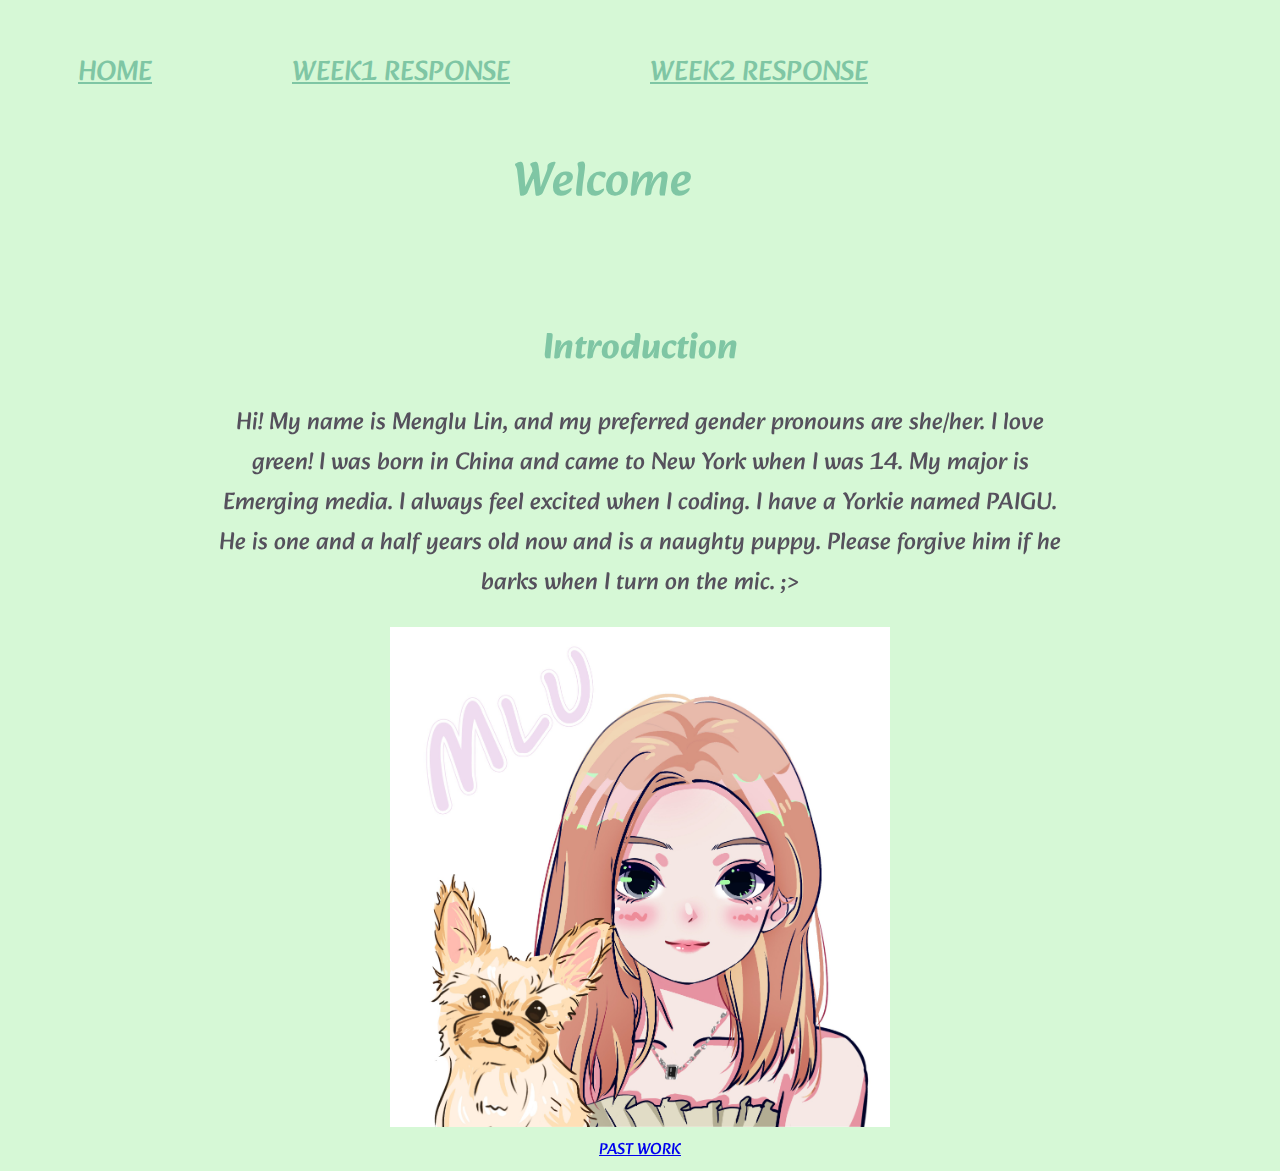
==== index.html @ ea8f09dd "Add files via upload" ====
<!DOCTYPE html>
<html>

<head>
  <title>My page</title>
  <link rel="stylesheet" href="style.css" />
  <link rel="preconnect" href="https://fonts.googleapis.com">
  <link rel="preconnect" href="https://fonts.gstatic.com" crossorigin>
  <link href="https://fonts.googleapis.com/css2?family=Alkatra&display=swap" rel="stylesheet">

<body>

  <body>
    <div class="navbar">
      <a href="index.html">HOME</a>
      <a href="Week1.html">WEEK1 RESPONSE</a>
      <a href="Week2.html">WEEK2 RESPONSE</a>
    </div>
    <div class="text1">Welcome</div>
    <div class="text1">
      <span>to MLU's Page</span>

    </div>
    <h1>Introduction</h1>
    <p>Hi! My name is Menglu Lin, and my preferred gender pronouns are she/her.
      I love green! I was born in China and came to New York when I was 14.
      My major is Emerging media.
      I always feel excited when I coding. I have a Yorkie named PAIGU. He is one and a half years old now and is
      a naughty puppy. Please forgive him if he barks when I turn on the mic. ;> </I></p>

    <img src="portrait.png" width="500px" alt="">
    <br />
    <a href="https://menglu-medp-lab.glitch.me/" target="_blank">PAST WORK</a>

    <!-- Canvas for background -->
    <canvas id="bgCanvas"></canvas>

    <!-- JavaScript for interactive canvas background -->
    <script>
      const canvas = document.getElementById('bgCanvas');
      const ctx = canvas.getContext('2d');
      canvas.width = window.innerWidth;
      canvas.height = window.innerHeight;

      // Resize canvas if the window is resized
      window.addEventListener('resize', function () {
        canvas.width = window.innerWidth;
        canvas.height = window.innerHeight;
      });

      // Draw circles that respond to mouse movement
      window.addEventListener('mousemove', function (event) {
        const x = event.clientX;
        const y = event.clientY;
        drawCircle(x, y);
      });

      // Draw a simple circle on the canvas
      function drawCircle(x, y) {
        ctx.clearRect(0, 0, canvas.width, canvas.height); // Clear previous drawings
        ctx.beginPath();
        ctx.arc(x, y, 50, 0, Math.PI * 2); // Draw circle at mouse location
        ctx.fillStyle = 'rgba(76, 175, 80, 0.5)';
        ctx.fill();
        ctx.closePath();
      }
    </script>
  </body>


</html>
---- style.css ----
@charset "UTF-8";
body {
	background: #D6F8D6;
    color: pink;
    font-size: medium;
	text-align: center;
    font-family: 'Alkatra', cursive;
}

canvas {
    display: block;
    position: fixed;
    top: 0;
    left: 0;
    width: 100vw;
    height: 100vh;
    z-index: -1; /* Place canvas behind content */
}


.navbar {
	font-family: 'Alkatra', cursive;
	overflow: hidden;
	background-color:#D6F8D6;
	width: 100%;
	height: 25%;
	display: flex;
}


.navbar a {
	float: left;
	font-size: 28px;
	color: #7FC6A4;
	text-align: center;
	padding: 1px 50px;
	text-decoration:underline;
	margin-top:40px;
	margin-left:20px;
    margin-right:20px;
}


.text1 {
  text-align:center;
 background-color: transparent;
  color:#7FC6A4;
  font-family:'Alkatra', cursive;
  font-weight:500;
  font-size:48px;
  padding-top:5vh;
  padding-bottom:48px;
  padding-right:4vh;
  height:30vh;
  width: 35vh;
	overflow:hidden;
  -webkit-backface-visibility: hidden;
  -webkit-perspective: 1000;
  -webkit-transform: translate3d(0,0,0);
}

div {
  display:inline-block;
  overflow:hidden;
  white-space:nowrap;
}

div:first-of-type {    /* For increasing performance 
                       ID/Class should've been used. 
                       For a small demo 
                       it's okaish for now */
  animation: showup 7s infinite;
}

div:last-of-type {
  width:0px;
  animation: reveal 7s infinite;
}

div:last-of-type span {
  margin-left:-355px;
  animation: slidein 7s infinite;
}

@keyframes showup {
    0% {opacity:0;}
    20% {opacity:1;}
    80% {opacity:1;}
    100% {opacity:0;}
}

@keyframes slidein {
    0% { margin-left:-800px; }
    20% { margin-left:-800px; }
    35% { margin-left:0px; }
    100% { margin-left:0px; }
}

@keyframes reveal {
    0% {opacity:0;width:0px;}
    20% {opacity:1;width:0px;}
    30% {width:355px;}
    80% {opacity:1;}
    100% {opacity:0;width:355px;}
}

h1{
    font-size: 36px;
    text-align: center;
    color: #7FC6A4;
    font-weight: bold;
    margin-top:-150px;
    
}

p {
  font-size:24px;
  color:#55505C;
  margin-top:24px;
  margin-left:200px ;
  margin-right: 200px;
}
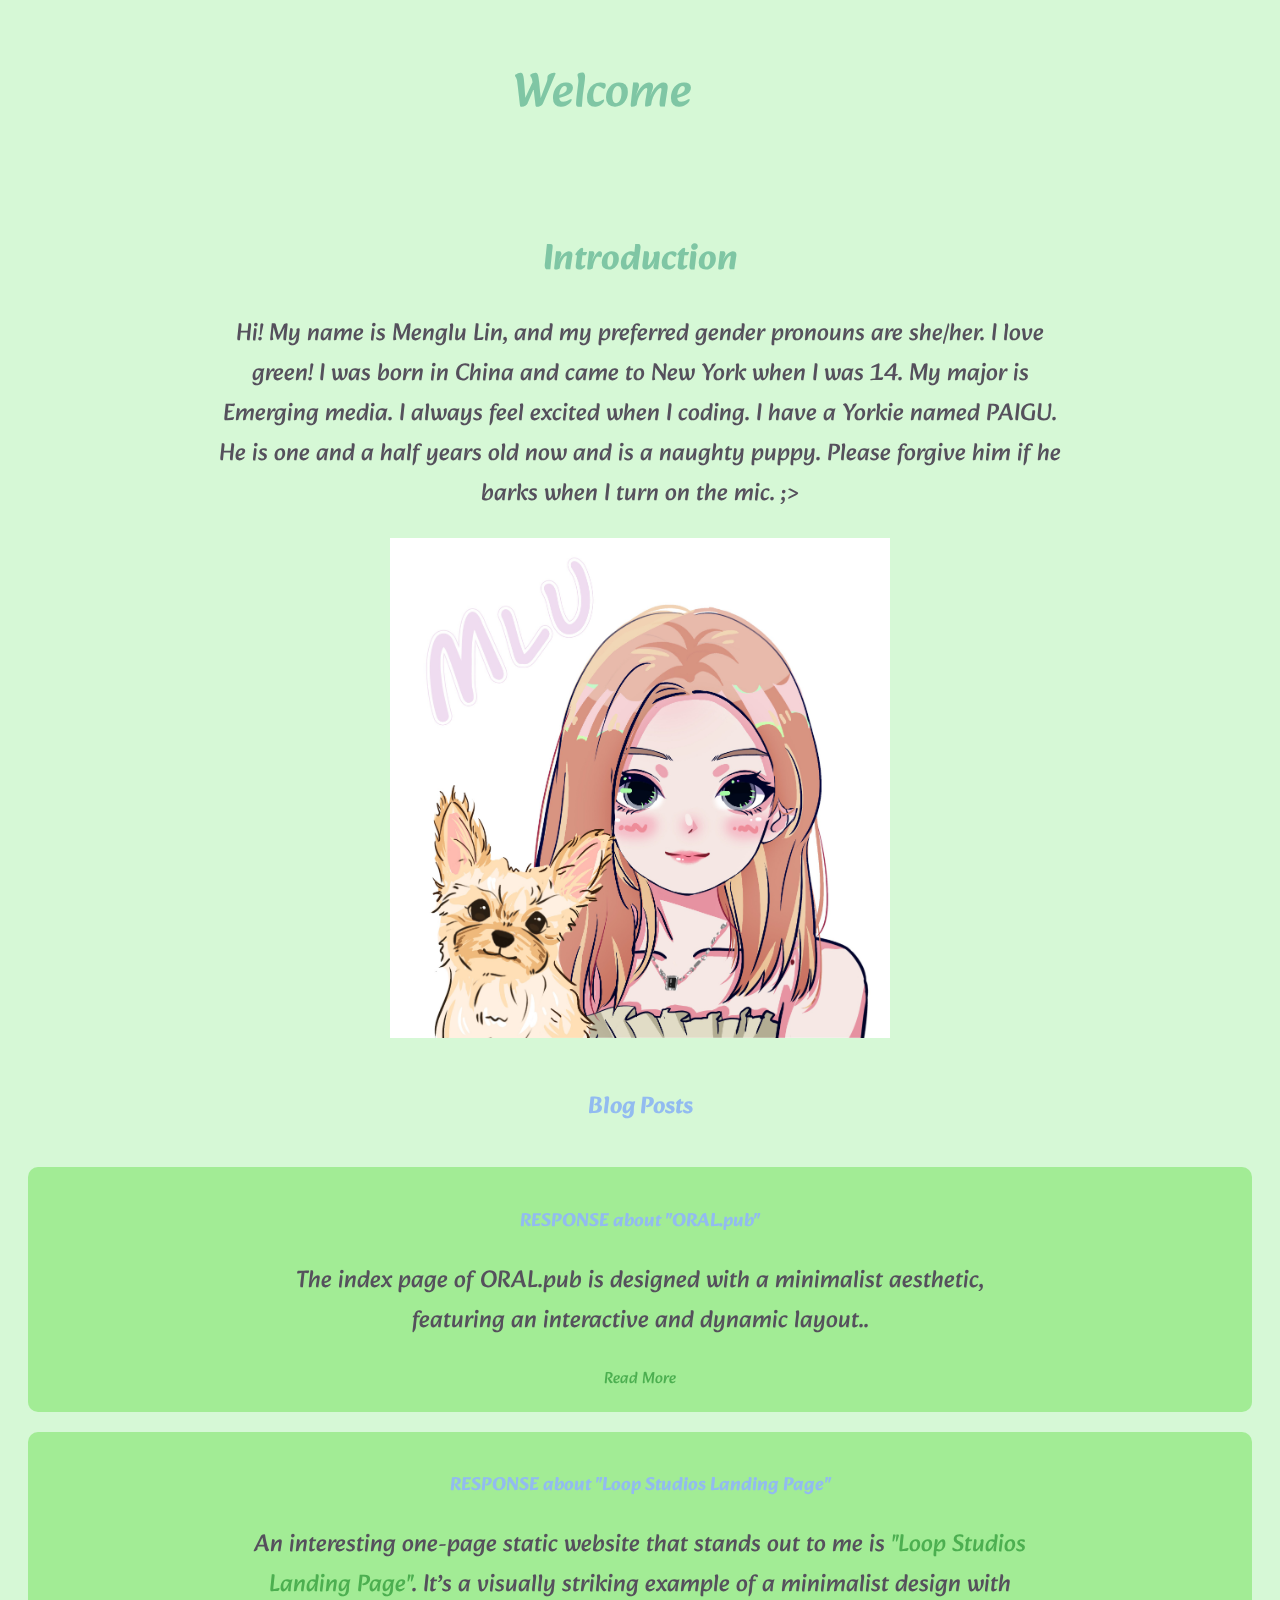
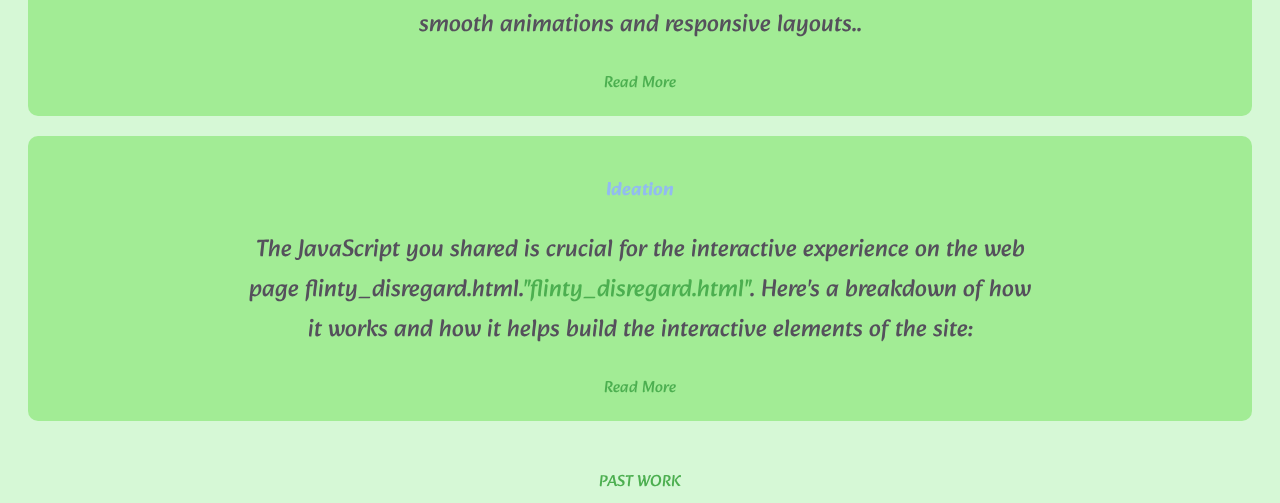
==== commit a3eb1d1e: "Add files via upload" ====
--- a/index.html
+++ b/index.html
@@ -11,11 +11,7 @@
 <body>
 
   <body>
-    <div class="navbar">
-      <a href="index.html">HOME</a>
-      <a href="Week1.html">WEEK1 RESPONSE</a>
-      <a href="Week2.html">WEEK2 RESPONSE</a>
-    </div>
+    
     <div class="text1">Welcome</div>
     <div class="text1">
       <span>to MLU's Page</span>
@@ -29,6 +25,35 @@
       a naughty puppy. Please forgive him if he barks when I turn on the mic. ;> </I></p>
 
     <img src="portrait.png" width="500px" alt="">
+    <br />
+    <!-- Blog Posts Section -->
+    <section class="blog-posts">
+      <h2>Blog Posts</h2>
+      <div class="post">
+        <h3>RESPONSE about "ORAL.pub"</h3>
+        <p>The index page of ORAL.pub is designed with a minimalist aesthetic,
+          featuring an interactive and dynamic layout..</p>
+        <a href="Week1.html">Read More</a>
+      </div>
+      <div class="post">
+        <h3>RESPONSE about "Loop
+          Studios Landing Page"</h3>
+        <p> An interesting one-page static website that stands out to me is <a href="https://loopstudios.com/">"Loop
+          Studios Landing Page"</a>.
+      It’s a visually striking example of a minimalist design with smooth animations and responsive
+      layouts..</p>
+        <a href="Week2.html">Read More</a>
+      </div>
+      <div class="post">
+        <h3>Ideation</h3>
+        <p>The JavaScript you shared is crucial for the interactive
+          experience on the web page flinty_disregard.html.<a href="https://taper.badquar.to/12/flinty_disregard.html"
+              target="_blank">"flinty_disregard.html"</a>. Here's a
+          breakdown of how it works and how it helps build the interactive
+          elements of the site:</p>
+        <a href="Week4.html">Read More</a>
+      </div>
+    </section>
     <br />
     <a href="https://menglu-medp-lab.glitch.me/" target="_blank">PAST WORK</a>
 
--- a/style.css
+++ b/style.css
@@ -1,7 +1,7 @@
 @charset "UTF-8";
 body {
 	background: #D6F8D6;
-    color: pink;
+    color: #92bbf0;
     font-size: medium;
 	text-align: center;
     font-family: 'Alkatra', cursive;
@@ -42,59 +42,54 @@
 
 
 .text1 {
-  text-align:center;
- background-color: transparent;
-  color:#7FC6A4;
-  font-family:'Alkatra', cursive;
-  font-weight:500;
-  font-size:48px;
-  padding-top:5vh;
-  padding-bottom:48px;
-  padding-right:4vh;
-  height:30vh;
-  width: 35vh;
-	overflow:hidden;
-  -webkit-backface-visibility: hidden;
-  -webkit-perspective: 1000;
-  -webkit-transform: translate3d(0,0,0);
-}
-
-div {
-  display:inline-block;
-  overflow:hidden;
-  white-space:nowrap;
-}
-
-div:first-of-type {    /* For increasing performance 
-                       ID/Class should've been used. 
-                       For a small demo 
-                       it's okaish for now */
-  animation: showup 7s infinite;
-}
-
-div:last-of-type {
-  width:0px;
-  animation: reveal 7s infinite;
-}
-
-div:last-of-type span {
-  margin-left:-355px;
-  animation: slidein 7s infinite;
-}
-
-@keyframes showup {
-    0% {opacity:0;}
-    20% {opacity:1;}
-    80% {opacity:1;}
-    100% {opacity:0;}
-}
-
-@keyframes slidein {
-    0% { margin-left:-800px; }
-    20% { margin-left:-800px; }
-    35% { margin-left:0px; }
-    100% { margin-left:0px; }
-}
+    text-align: center;
+    background-color: transparent;
+    color: #7FC6A4;
+    font-family: 'Alkatra', cursive;
+    font-weight: 500;
+    font-size: 48px;
+    padding-top: 5vh;
+    padding-bottom: 48px;
+    padding-right: 4vh;
+    height: 30vh;
+    width: 35vh;
+    overflow: hidden;
+    -webkit-backface-visibility: hidden;
+    -webkit-perspective: 1000;
+    -webkit-transform: translate3d(0, 0, 0);
+    display: inline-block;
+    white-space: nowrap;
+  }
+  
+  .text1:first-of-type {
+    animation: showup 7s infinite;
+  }
+  
+  .text1:last-of-type {
+    width: 0px;
+    animation: reveal 7s infinite;
+  }
+  
+  .text1:last-of-type span {
+    margin-left: -355px;
+    animation: slidein 7s infinite;
+  }
+  
+  /* Keyframes for animation */
+  @keyframes showup {
+    0% { opacity: 0; transform: translateY(100%); }
+    100% { opacity: 1; transform: translateY(0); }
+  }
+  
+  @keyframes reveal {
+    0% { width: 0; }
+    100% { width: 100%; }
+  }
+  
+  @keyframes slidein {
+    0% { margin-left: -355px; }
+    100% { margin-left: 0; }
+  }
 
 @keyframes reveal {
     0% {opacity:0;width:0px;}
@@ -113,10 +108,54 @@
     
 }
 
+
 p {
   font-size:24px;
   color:#55505C;
   margin-top:24px;
   margin-left:200px ;
   margin-right: 200px;
-}+}
+
+.blog-posts {
+    display: grid;
+    grid-template-columns: repeat(auto-fit, minmax(2fr,1fr));
+    gap: 20px;
+    padding: 20px;
+}
+
+.post {
+    background-color: #a2ec95;
+    padding: 20px;
+    border-radius: 10px;
+    transition: transform 0.3s, box-shadow 0.5s;
+}
+
+.post:hover {
+    transform: translateY(-6px);
+    box-shadow: 0 4px 8px rgba(0, 0, 0, 0.2); /* Hover animation */
+}
+
+a {
+    color: #4CAF50;
+    text-decoration: none;
+}
+
+a:hover {
+    text-decoration: underline;
+}
+
+/* Responsive adjustments for smaller screens */
+@media (max-width: 600px) {
+    img {
+        width: 100%; /* Make images responsive */
+    }
+
+    .navbar a {
+        font-size: 20px; /* Adjust navbar font size for smaller screens */
+    }
+
+    .text1 {
+        font-size: 36px; /* Adjust font size for text1 on smaller screens */
+    }
+}
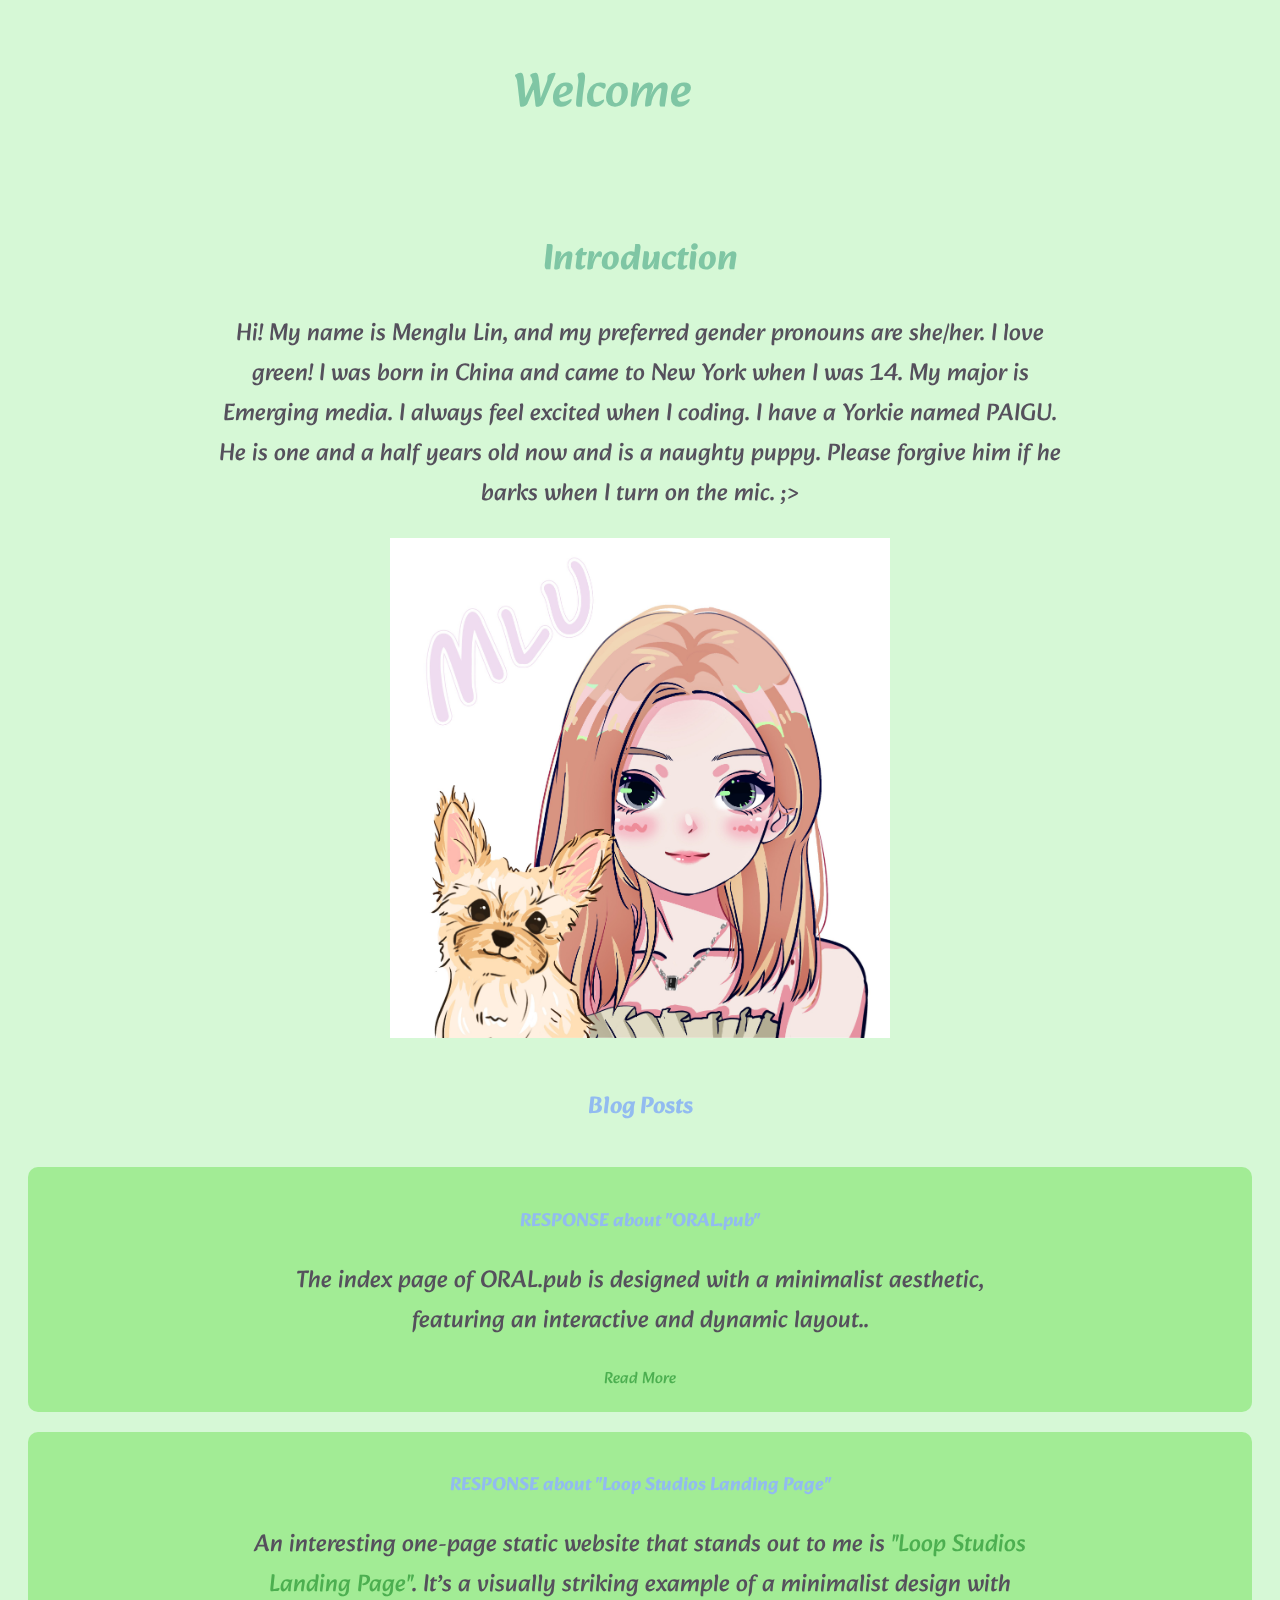
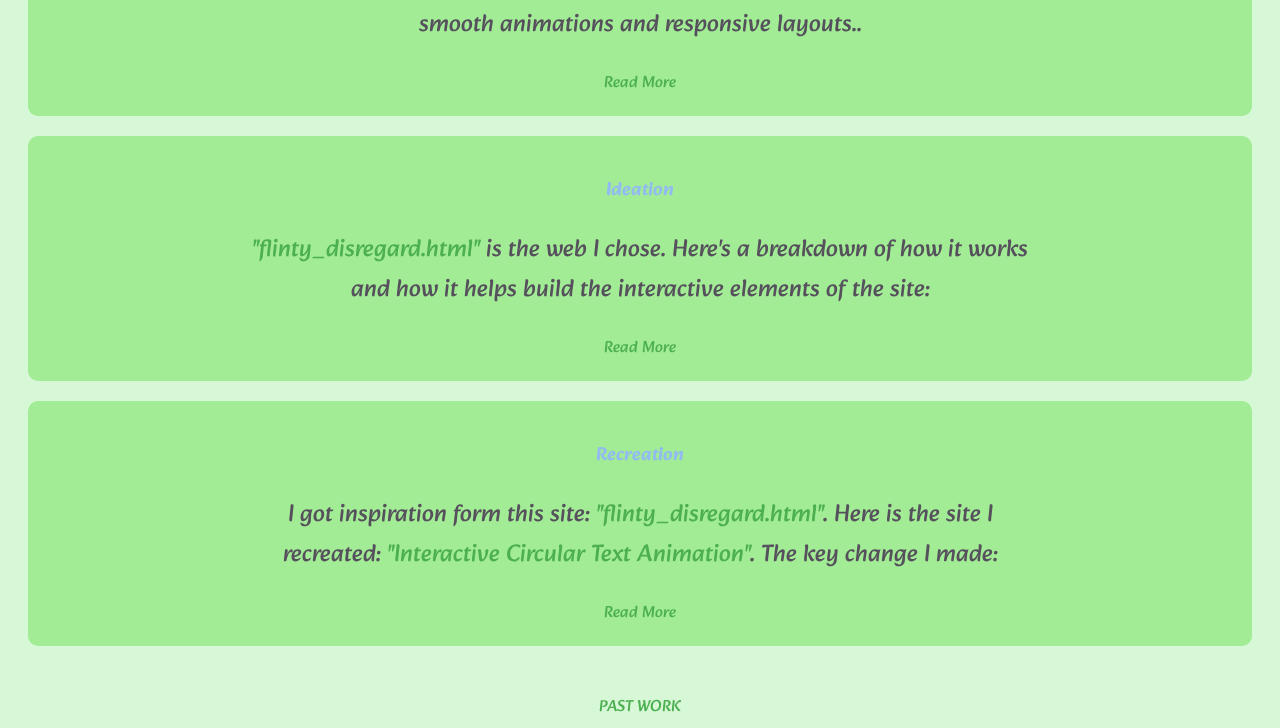
==== commit bb3a1d4e: "Add files via upload" ====
--- a/index.html
+++ b/index.html
@@ -46,12 +46,18 @@
       </div>
       <div class="post">
         <h3>Ideation</h3>
-        <p>The JavaScript you shared is crucial for the interactive
-          experience on the web page flinty_disregard.html.<a href="https://taper.badquar.to/12/flinty_disregard.html"
-              target="_blank">"flinty_disregard.html"</a>. Here's a
-          breakdown of how it works and how it helps build the interactive
-          elements of the site:</p>
+        <p><a href="https://taper.badquar.to/12/flinty_disregard.html"
+          target="_blank">"flinty_disregard.html"</a> is the web I chose. Here's a
+      breakdown of how it works and how it helps build the interactive
+      elements of the site:</p>
         <a href="Week4.html">Read More</a>
+      </div>
+      <div class="post">
+        <h3>Recreation</h3>
+        <p> I got inspiration form this site: <a href="https://taper.badquar.to/12/flinty_disregard.html"
+          target="_blank">"flinty_disregard.html"</a>. Here is the site I recreated: <a href="recreate.html"
+              target="_blank">"Interactive Circular Text Animation"</a>. The key change I made:</p>
+        <a href="Week5.html">Read More</a>
       </div>
     </section>
     <br />
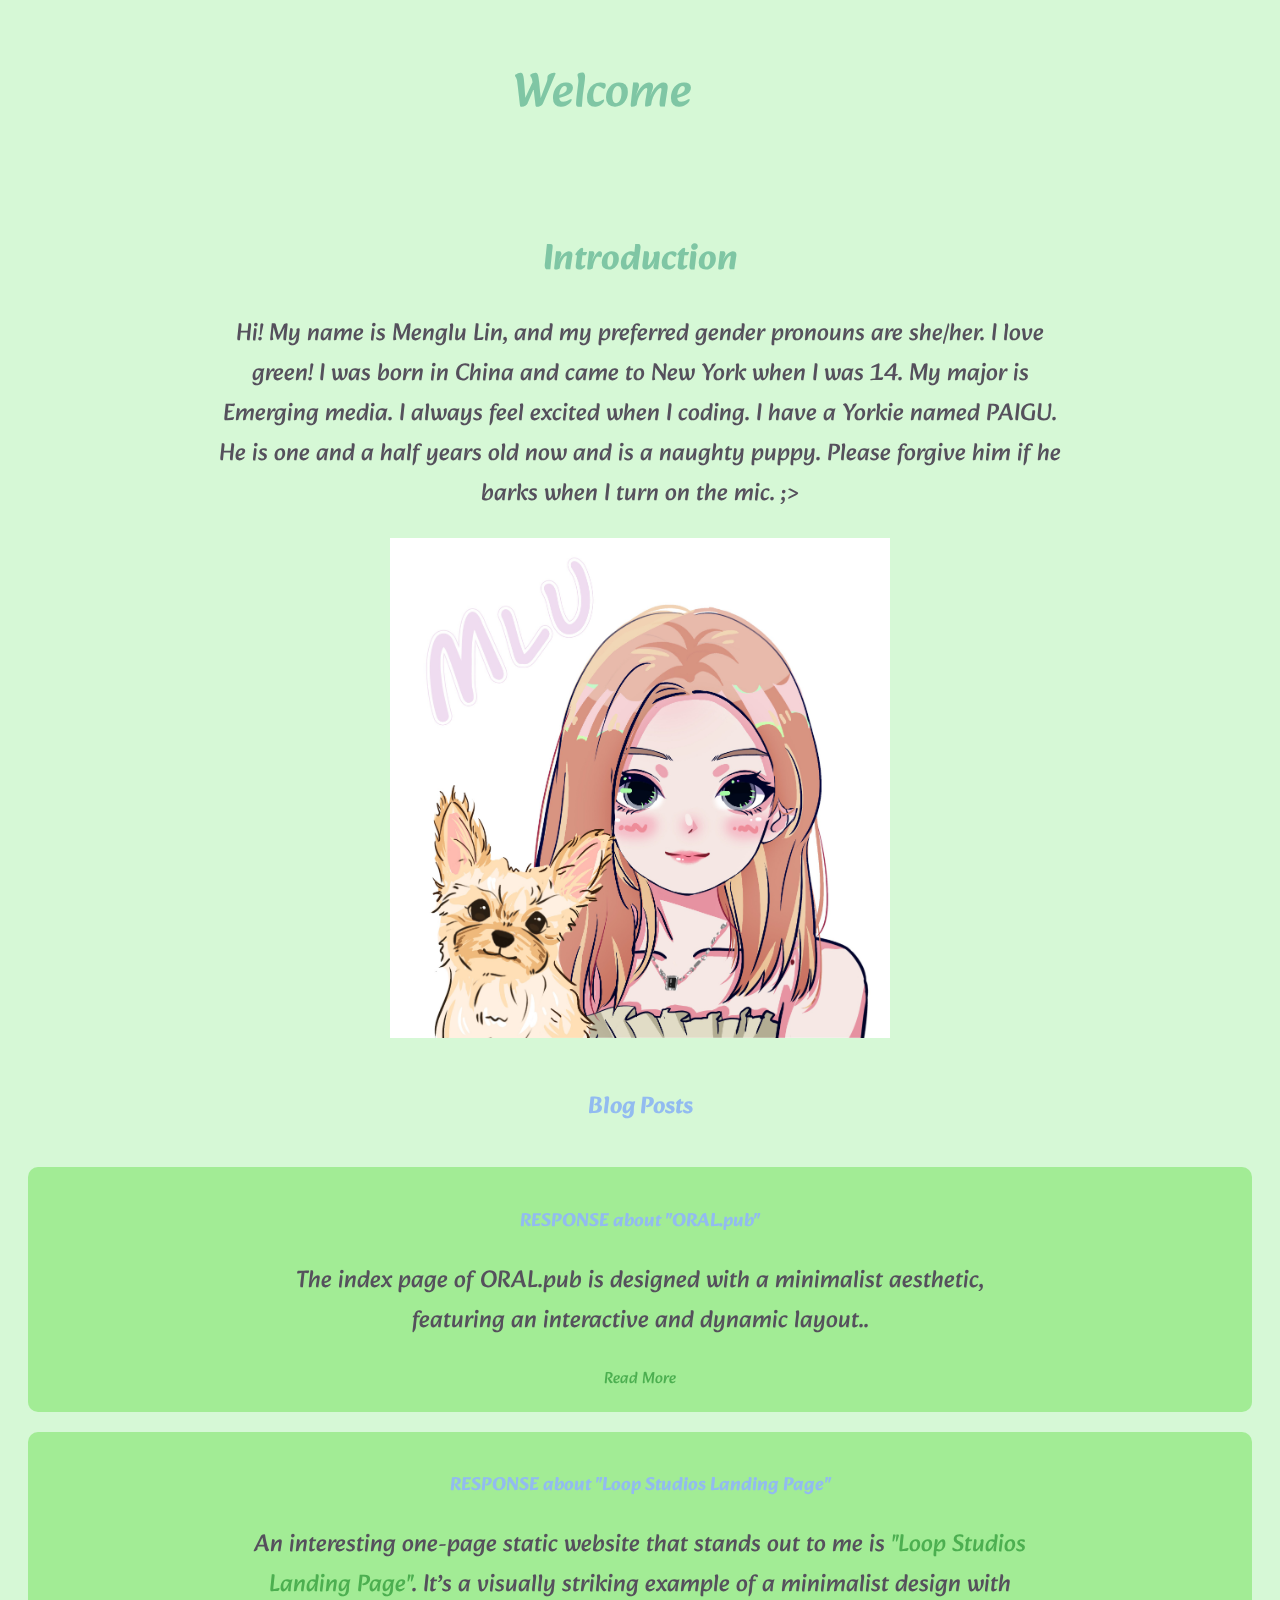
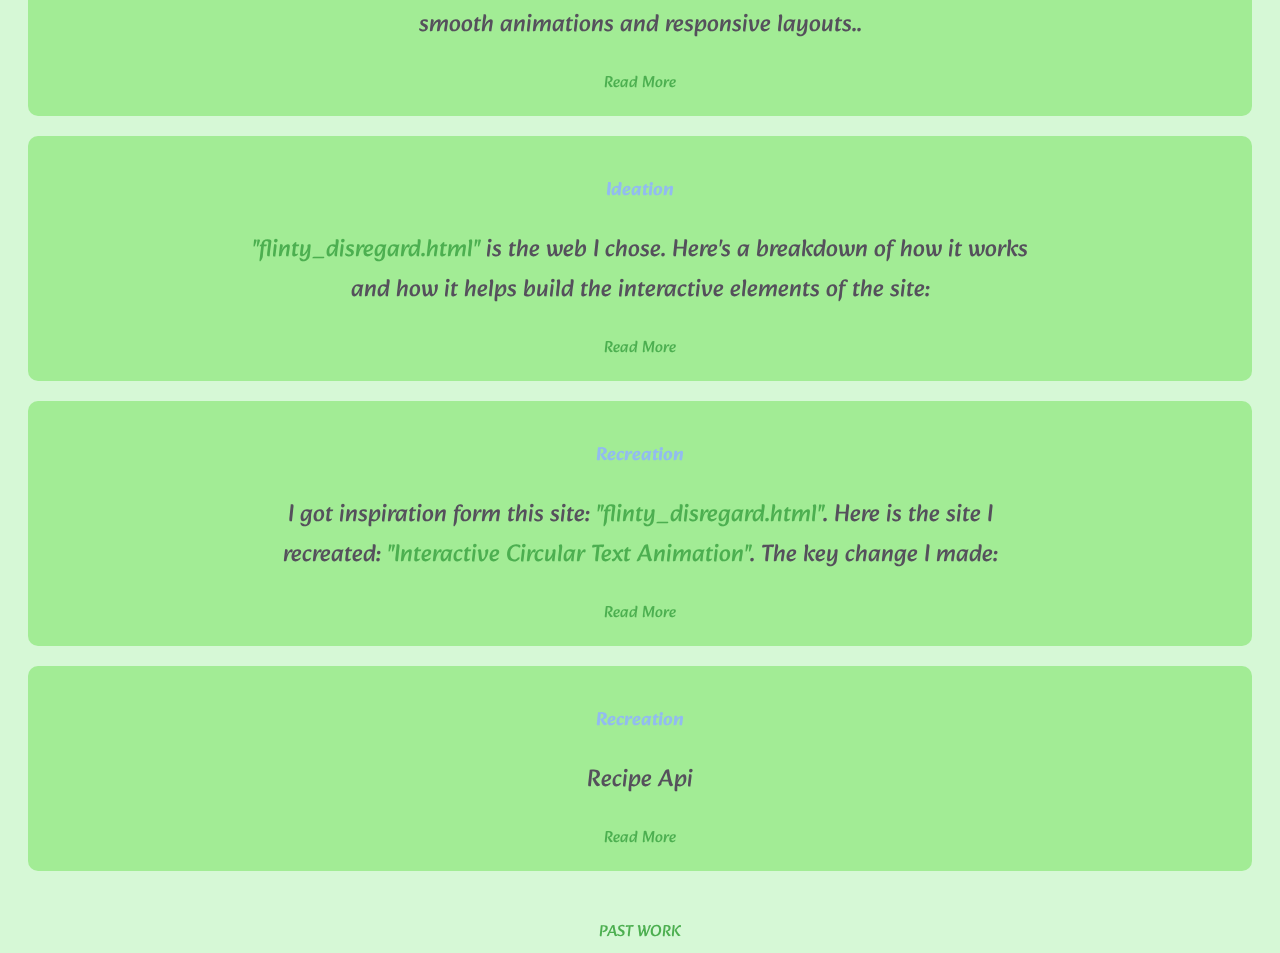
==== commit e93c217e: "Add files via upload" ====
--- a/index.html
+++ b/index.html
@@ -59,6 +59,11 @@
               target="_blank">"Interactive Circular Text Animation"</a>. The key change I made:</p>
         <a href="Week5.html">Read More</a>
       </div>
+      <div class="post">
+        <h3>Recreation</h3>
+        <p>Recipe Api</p>
+        <a href="API Practice.html">Read More</a>
+      </div>
     </section>
     <br />
     <a href="https://menglu-medp-lab.glitch.me/" target="_blank">PAST WORK</a>
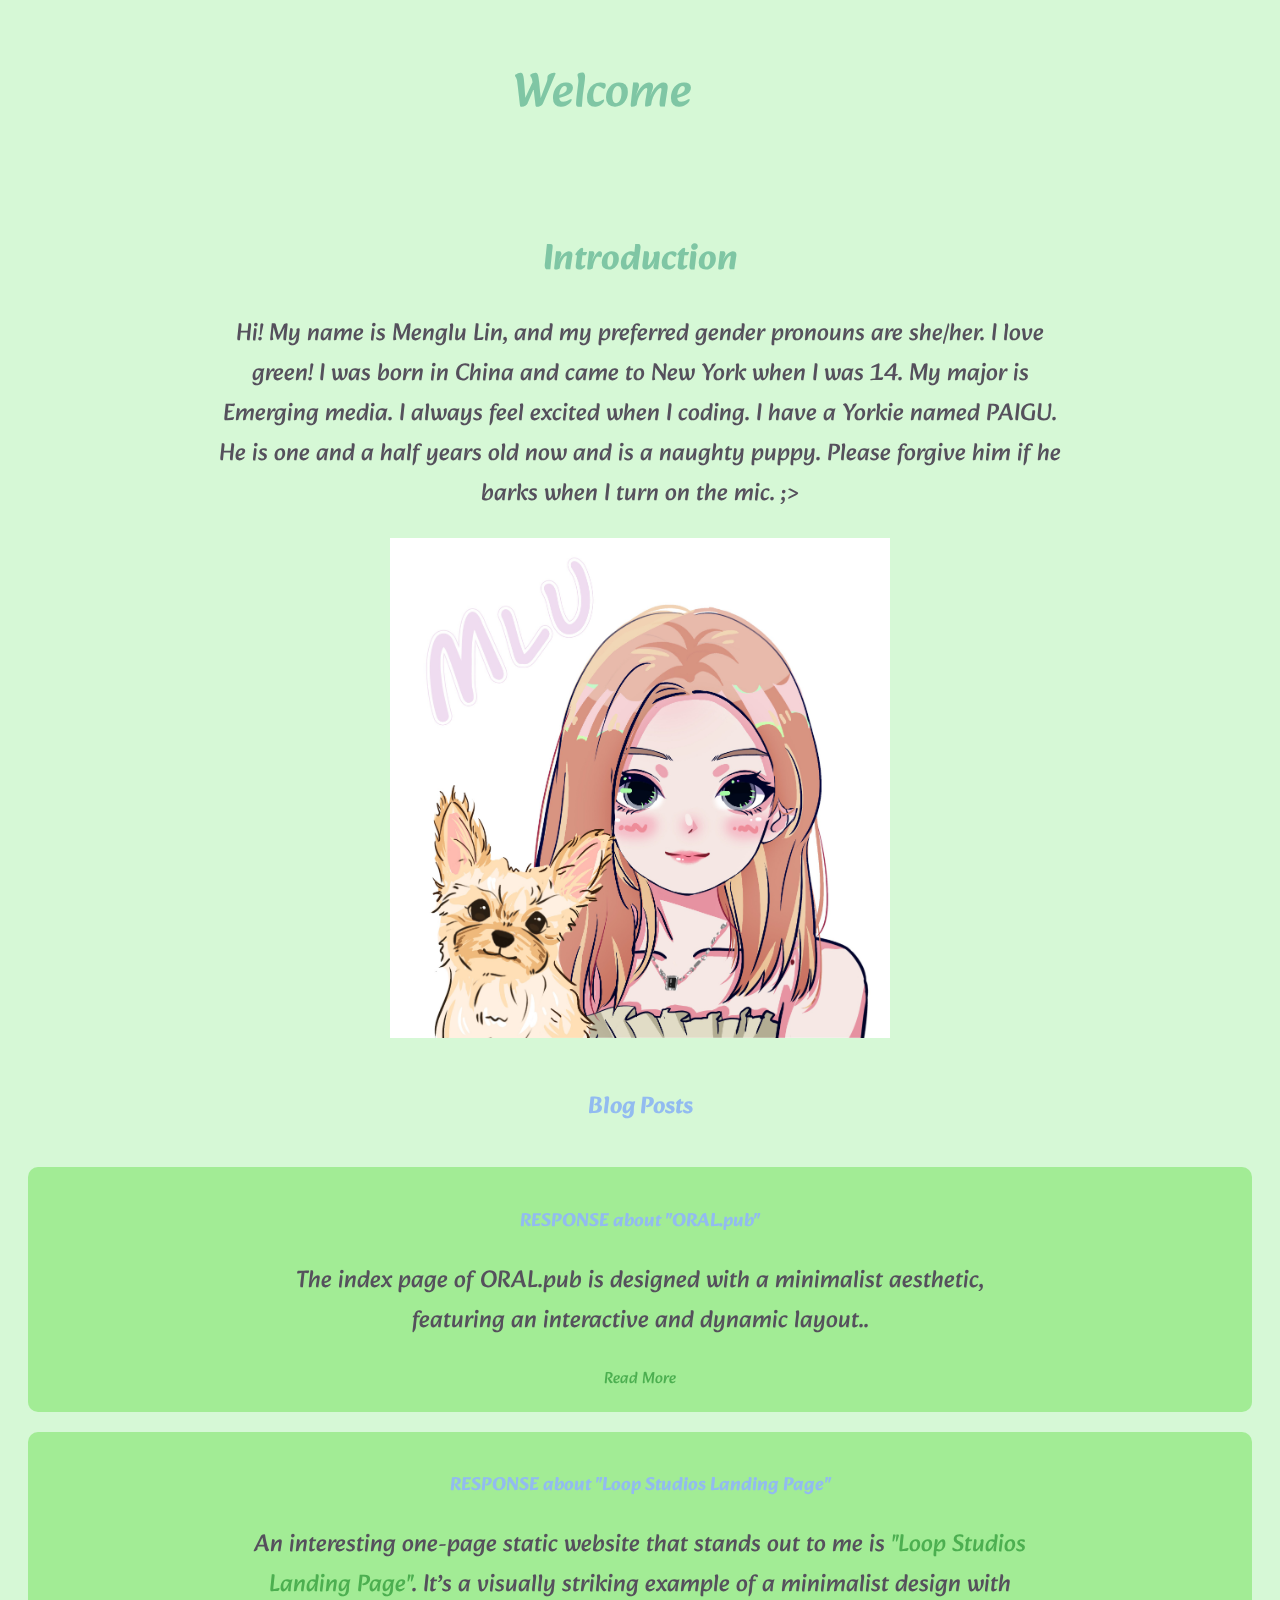
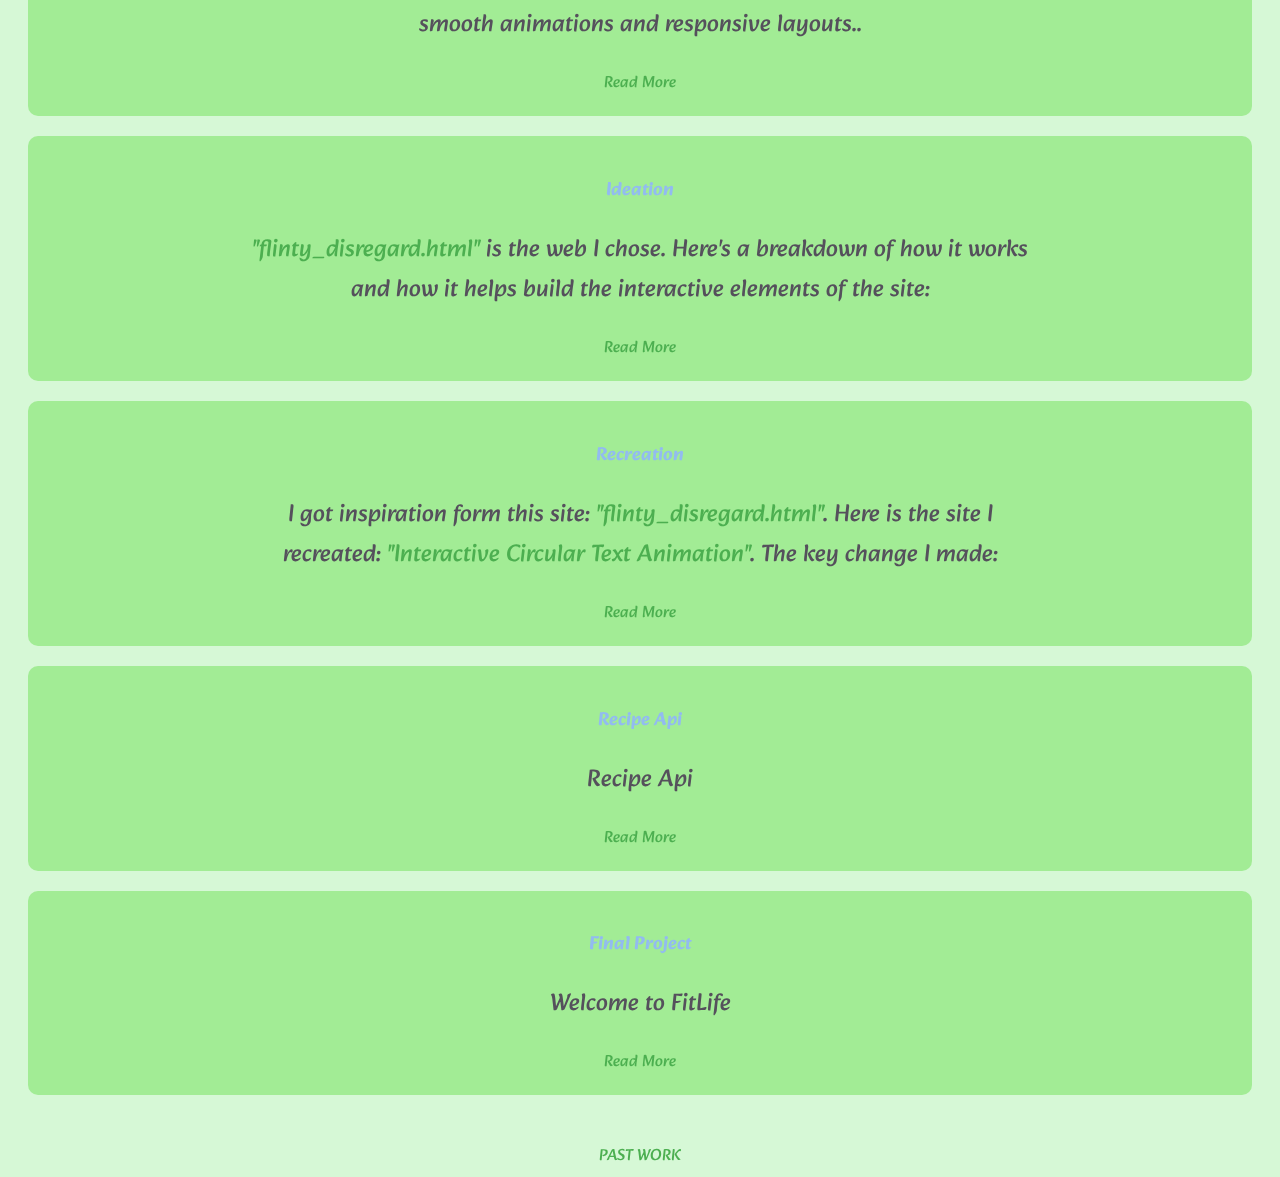
==== commit a644052f: "Add files via upload" ====
--- a/index.html
+++ b/index.html
@@ -60,9 +60,14 @@
         <a href="Week5.html">Read More</a>
       </div>
       <div class="post">
-        <h3>Recreation</h3>
+        <h3>Recipe Api</h3>
         <p>Recipe Api</p>
         <a href="API Practice.html">Read More</a>
+      </div>
+      <div class="post">
+        <h3>Final Project</h3>
+        <p>Welcome to FitLife</p>
+        <a href="intro.html">Read More</a>
       </div>
     </section>
     <br />
